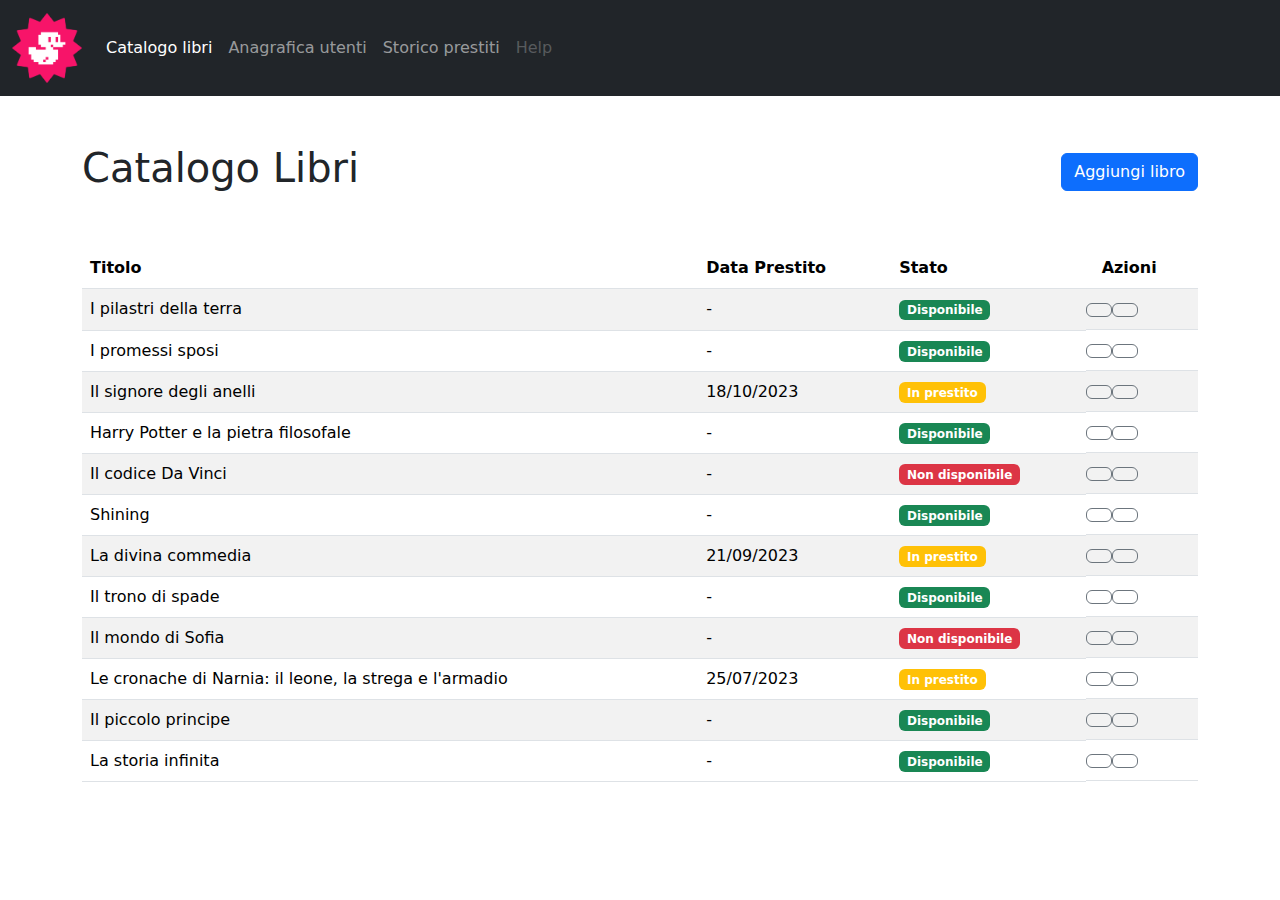
==== index.html @ 3268e83f "first commit" ====
<!DOCTYPE html>
<html lang="en">
  <head>
    <meta charset="UTF-8" />
    <meta name="viewport" content="width=device-width, initial-scale=1.0" />
    <meta name="author" content="Antonio Ferrigno" />
    <meta name="description" content="" />
    <meta name="keyword" content="" />

    <link
      rel="stylesheet"
      href="https://cdnjs.cloudflare.com/ajax/libs/font-awesome/6.6.0/css/all.min.css"
      integrity="sha512-Kc323vGBEqzTmouAECnVceyQqyqdsSiqLQISBL29aUW4U/M7pSPA/gEUZQqv1cwx4OnYxTxve5UMg5GT6L4JJg=="
      crossorigin="anonymous"
      referrerpolicy="no-referrer"
    />

    <link
      href="https://cdn.jsdelivr.net/npm/bootstrap@5.3.3/dist/css/bootstrap.min.css"
      rel="stylesheet"
      integrity="sha384-QWTKZyjpPEjISv5WaRU9OFeRpok6YctnYmDr5pNlyT2bRjXh0JMhjY6hW+ALEwIH"
      crossorigin="anonymous"
    />

    <link rel="stylesheet" href="./css/style.css" />

    <title>Document</title>
    <link rel="icon" href="./img/favicon.png" />
  </head>
  <body>
    <header>
      <nav class="navbar navbar-expand-lg navbar-dark bg-dark">
        <div class="container-fluid">
          <a class="navbar-brand" href="#">
            <img src="./img/duck.png" alt="duck" width="70" height="70" />
          </a>
          <button
            class="navbar-toggler"
            type="button"
            data-bs-toggle="collapse"
            data-bs-target="#navbarNav"
            aria-controls="navbarNav"
            aria-expanded="false"
            aria-label="Toggle navigation"
          >
            <span class="navbar-toggler-icon"></span>
          </button>
          <div class="collapse navbar-collapse" id="navbarNav">
            <ul class="navbar-nav">
              <li class="nav-item">
                <a class="nav-link active" aria-current="page" href="#"
                  >Catalogo libri</a
                >
              </li>
              <li class="nav-item">
                <a class="nav-link" href="#">Anagrafica utenti</a>
              </li>
              <li class="nav-item">
                <a class="nav-link" href="#">Storico prestiti</a>
              </li>
              <li class="nav-item">
                <a class="nav-link disabled">Help</a>
              </li>
            </ul>
          </div>
        </div>
      </nav>
    </header>
    <main>
      <div class="container my-5">
        <div class="row align-items-center">
          <div class="col d-flex justify-content-start">
            <h1 class="fw-normal">Catalogo Libri</h1>
          </div>
          <div class="col d-flex justify-content-end">
            <button class="btn btn-primary">Aggiungi libro</button>
          </div>
        </div>
      </div>

      <div class="container">
        <table class="table table-striped">
          <thead>
            <tr>
              <th scope="col">Titolo</th>
              <th scope="col" class="d-none d-md-table-cell text-nowrap">
                Data Prestito
              </th>
              <th scope="col">Stato</th>
              <th scope="col" class="ps-3">Azioni</th>
            </tr>
          </thead>
          <tbody>
            <tr>
              <td>I pilastri della terra</td>
              <td class="d-none d-md-table-cell">-</td>
              <td><span class="badge text-bg-success">Disponibile</span></td>
              <td class="d-flex ps-0">
                <span>
                  <button class="btn border-secondary">
                    <i class="fa-solid fa-pencil fa-sm"></i>
                  </button>
                </span>
                <span>
                  <button class="btn border-secondary">
                    <i class="fa-solid fa-trash fa-sm"></i>
                  </button>
                </span>
              </td>
            </tr>
            <tr>
              <td>I promessi sposi</td>
              <td class="d-none d-md-table-cell">-</td>
              <td><span class="badge text-bg-success">Disponibile</span></td>
              <td class="d-flex ps-0">
                <span>
                  <button class="btn border-secondary">
                    <i class="fa-solid fa-pencil fa-sm"></i>
                  </button>
                </span>
                <span>
                  <button class="btn border-secondary">
                    <i class="fa-solid fa-trash fa-sm"></i>
                  </button>
                </span>
              </td>
            </tr>
            <tr>
              <td>Il signore degli anelli</td>
              <td class="d-none d-md-table-cell">18/10/2023</td>
              <td>
                <span class="badge text-bg-warning text-white"
                  >In prestito</span
                >
              </td>
              <td class="d-flex ps-0">
                <span>
                  <button class="btn border-secondary">
                    <i class="fa-solid fa-pencil fa-sm"></i>
                  </button>
                </span>
                <span>
                  <button class="btn border-secondary">
                    <i class="fa-solid fa-trash fa-sm"></i>
                  </button>
                </span>
              </td>
            </tr>
            <tr>
              <td>Harry Potter e la pietra filosofale</td>
              <td class="d-none d-md-table-cell">-</td>
              <td><span class="badge text-bg-success">Disponibile</span></td>
              <td class="d-flex ps-0">
                <span>
                  <button class="btn border-secondary">
                    <i class="fa-solid fa-pencil fa-sm"></i>
                  </button>
                </span>
                <span>
                  <button class="btn border-secondary">
                    <i class="fa-solid fa-trash fa-sm"></i>
                  </button>
                </span>
              </td>
            </tr>
            <tr>
              <td>Il codice Da Vinci</td>
              <td class="d-none d-md-table-cell">-</td>
              <td><span class="badge text-bg-danger">Non disponibile</span></td>
              <td class="d-flex ps-0">
                <span>
                  <button class="btn border-secondary">
                    <i class="fa-solid fa-pencil fa-sm"></i>
                  </button>
                </span>
                <span>
                  <button class="btn border-secondary">
                    <i class="fa-solid fa-trash fa-sm"></i>
                  </button>
                </span>
              </td>
            </tr>
            <tr>
              <td>Shining</td>
              <td class="d-none d-md-table-cell">-</td>
              <td><span class="badge text-bg-success">Disponibile</span></td>
              <td class="d-flex ps-0">
                <span>
                  <button class="btn border-secondary">
                    <i class="fa-solid fa-pencil fa-sm"></i>
                  </button>
                </span>
                <span>
                  <button class="btn border-secondary">
                    <i class="fa-solid fa-trash fa-sm"></i>
                  </button>
                </span>
              </td>
            </tr>
            <tr>
              <td>La divina commedia</td>
              <td class="d-none d-md-table-cell">21/09/2023</td>
              <td>
                <span class="badge text-bg-warning text-white"
                  >In prestito</span
                >
              </td>
              <td class="d-flex ps-0">
                <span>
                  <button class="btn border-secondary">
                    <i class="fa-solid fa-pencil fa-sm"></i>
                  </button>
                </span>
                <span>
                  <button class="btn border-secondary">
                    <i class="fa-solid fa-trash fa-sm"></i>
                  </button>
                </span>
              </td>
            </tr>
            <tr>
              <td>Il trono di spade</td>
              <td class="d-none d-md-table-cell">-</td>
              <td><span class="badge text-bg-success">Disponibile</span></td>
              <td class="d-flex ps-0">
                <span>
                  <button class="btn border-secondary">
                    <i class="fa-solid fa-pencil fa-sm"></i>
                  </button>
                </span>
                <span>
                  <button class="btn border-secondary">
                    <i class="fa-solid fa-trash fa-sm"></i>
                  </button>
                </span>
              </td>
            </tr>
            <tr>
              <td>Il mondo di Sofia</td>
              <td class="d-none d-md-table-cell">-</td>
              <td><span class="badge text-bg-danger">Non disponibile</span></td>
              <td class="d-flex ps-0">
                <span>
                  <button class="btn border-secondary">
                    <i class="fa-solid fa-pencil fa-sm"></i>
                  </button>
                </span>
                <span>
                  <button class="btn border-secondary">
                    <i class="fa-solid fa-trash fa-sm"></i>
                  </button>
                </span>
              </td>
            </tr>
            <tr>
              <td>Le cronache di Narnia: il leone, la strega e l'armadio</td>
              <td class="d-none d-md-table-cell">25/07/2023</td>
              <td>
                <span class="badge text-bg-warning text-white"
                  >In prestito</span
                >
              </td>
              <td class="d-flex ps-0">
                <span>
                  <button class="btn border-secondary">
                    <i class="fa-solid fa-pencil fa-sm"></i>
                  </button>
                </span>
                <span>
                  <button class="btn border-secondary">
                    <i class="fa-solid fa-trash fa-sm"></i>
                  </button>
                </span>
              </td>
            </tr>
            <tr>
              <td>Il piccolo principe</td>
              <td class="d-none d-md-table-cell">-</td>
              <td><span class="badge text-bg-success">Disponibile</span></td>
              <td class="d-flex ps-0">
                <span>
                  <button class="btn border-secondary">
                    <i class="fa-solid fa-pencil fa-sm"></i>
                  </button>
                </span>
                <span>
                  <button class="btn border-secondary">
                    <i class="fa-solid fa-trash fa-sm"></i>
                  </button>
                </span>
              </td>
            </tr>
            <tr>
              <td>La storia infinita</td>
              <td class="d-none d-md-table-cell">-</td>
              <td><span class="badge text-bg-success">Disponibile</span></td>
              <td class="d-flex ps-0">
                <span>
                  <button class="btn border-secondary">
                    <i class="fa-solid fa-pencil fa-sm"></i>
                  </button>
                </span>
                <span>
                  <button class="btn border-secondary">
                    <i class="fa-solid fa-trash fa-sm"></i>
                  </button>
                </span>
              </td>
            </tr>
          </tbody>
        </table>
      </div>
    </main>
    <script
      src="https://cdn.jsdelivr.net/npm/bootstrap@5.3.3/dist/js/bootstrap.bundle.min.js"
      integrity="sha384-YvpcrYf0tY3lHB60NNkmXc5s9fDVZLESaAA55NDzOxhy9GkcIdslK1eN7N6jIeHz"
      crossorigin="anonymous"
    ></script>
  </body>
</html>
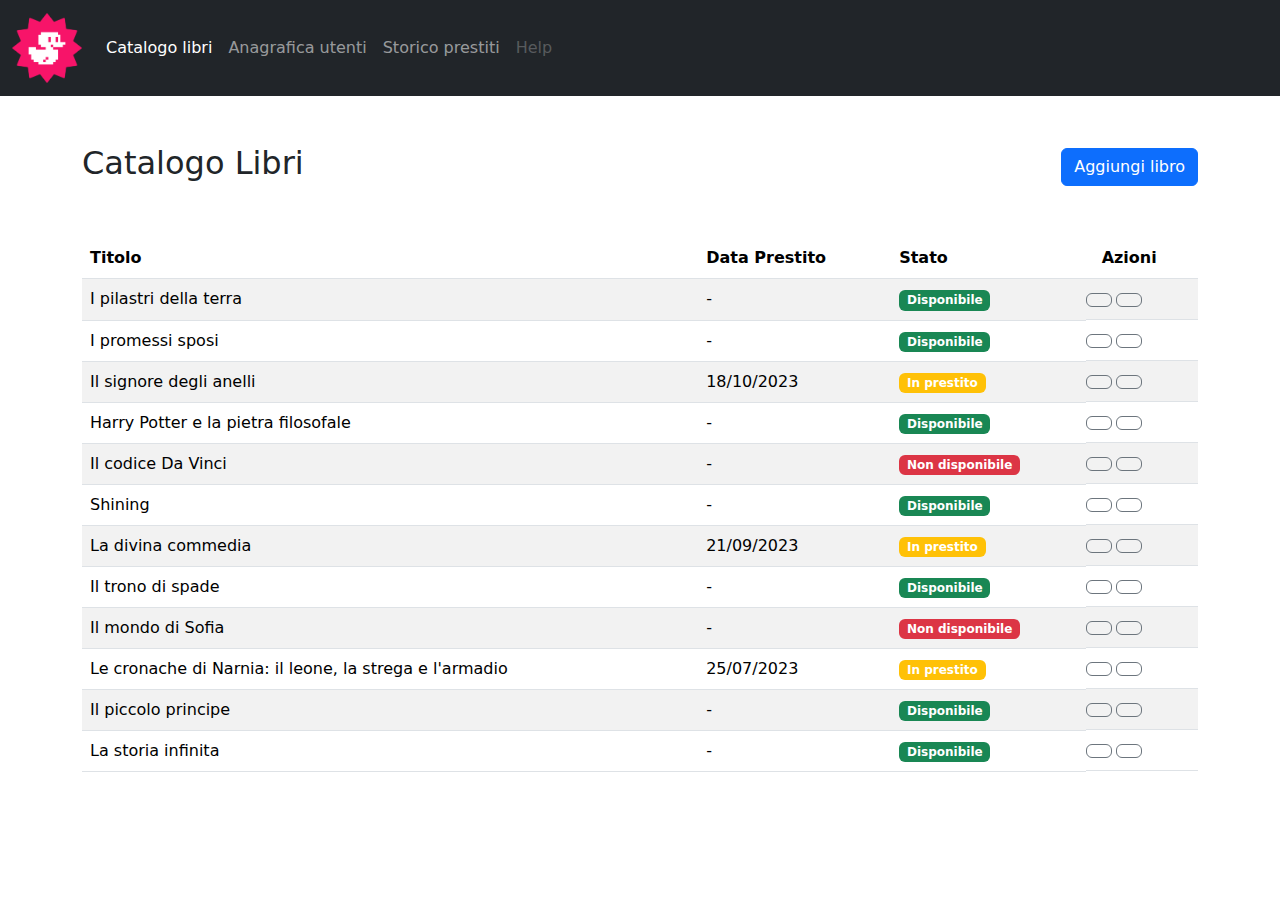
==== commit e9a11d13: "fixed colors, padding & h1" ====
--- a/index.html
+++ b/index.html
@@ -83,9 +83,7 @@
           <thead>
             <tr>
               <th scope="col">Titolo</th>
-              <th scope="col" class="d-none d-md-table-cell text-nowrap">
-                Data Prestito
-              </th>
+              <th scope="col" class="d-none d-md-table-cell">Data Prestito</th>
               <th scope="col">Stato</th>
               <th scope="col" class="ps-3">Azioni</th>
             </tr>
@@ -96,13 +94,17 @@
               <td class="d-none d-md-table-cell">-</td>
               <td><span class="badge text-bg-success">Disponibile</span></td>
               <td class="d-flex ps-0">
-                <span>
-                  <button class="btn border-secondary">
-                    <i class="fa-solid fa-pencil fa-sm"></i>
-                  </button>
-                </span>
-                <span>
-                  <button class="btn border-secondary">
+                <span class="pe-1">
+                  <button
+                    class="btn border-secondary text-black-50 border-black-50"
+                  >
+                    <i class="fa-solid fa-pencil fa-sm"></i>
+                  </button>
+                </span>
+                <span>
+                  <button
+                    class="btn border-secondary text-black-50 border-black-50"
+                  >
                     <i class="fa-solid fa-trash fa-sm"></i>
                   </button>
                 </span>
@@ -113,13 +115,17 @@
               <td class="d-none d-md-table-cell">-</td>
               <td><span class="badge text-bg-success">Disponibile</span></td>
               <td class="d-flex ps-0">
-                <span>
-                  <button class="btn border-secondary">
-                    <i class="fa-solid fa-pencil fa-sm"></i>
-                  </button>
-                </span>
-                <span>
-                  <button class="btn border-secondary">
+                <span class="pe-1">
+                  <button
+                    class="btn border-secondary text-black-50 border-black-50"
+                  >
+                    <i class="fa-solid fa-pencil fa-sm"></i>
+                  </button>
+                </span>
+                <span>
+                  <button
+                    class="btn border-secondary text-black-50 border-black-50"
+                  >
                     <i class="fa-solid fa-trash fa-sm"></i>
                   </button>
                 </span>
@@ -134,13 +140,17 @@
                 >
               </td>
               <td class="d-flex ps-0">
-                <span>
-                  <button class="btn border-secondary">
-                    <i class="fa-solid fa-pencil fa-sm"></i>
-                  </button>
-                </span>
-                <span>
-                  <button class="btn border-secondary">
+                <span class="pe-1">
+                  <button
+                    class="btn border-secondary text-black-50 border-black-50"
+                  >
+                    <i class="fa-solid fa-pencil fa-sm"></i>
+                  </button>
+                </span>
+                <span>
+                  <button
+                    class="btn border-secondary text-black-50 border-black-50"
+                  >
                     <i class="fa-solid fa-trash fa-sm"></i>
                   </button>
                 </span>
@@ -151,13 +161,17 @@
               <td class="d-none d-md-table-cell">-</td>
               <td><span class="badge text-bg-success">Disponibile</span></td>
               <td class="d-flex ps-0">
-                <span>
-                  <button class="btn border-secondary">
-                    <i class="fa-solid fa-pencil fa-sm"></i>
-                  </button>
-                </span>
-                <span>
-                  <button class="btn border-secondary">
+                <span class="pe-1">
+                  <button
+                    class="btn border-secondary text-black-50 border-black-50"
+                  >
+                    <i class="fa-solid fa-pencil fa-sm"></i>
+                  </button>
+                </span>
+                <span>
+                  <button
+                    class="btn border-secondary text-black-50 border-black-50"
+                  >
                     <i class="fa-solid fa-trash fa-sm"></i>
                   </button>
                 </span>
@@ -168,13 +182,17 @@
               <td class="d-none d-md-table-cell">-</td>
               <td><span class="badge text-bg-danger">Non disponibile</span></td>
               <td class="d-flex ps-0">
-                <span>
-                  <button class="btn border-secondary">
-                    <i class="fa-solid fa-pencil fa-sm"></i>
-                  </button>
-                </span>
-                <span>
-                  <button class="btn border-secondary">
+                <span class="pe-1">
+                  <button
+                    class="btn border-secondary text-black-50 border-black-50"
+                  >
+                    <i class="fa-solid fa-pencil fa-sm"></i>
+                  </button>
+                </span>
+                <span>
+                  <button
+                    class="btn border-secondary text-black-50 border-black-50"
+                  >
                     <i class="fa-solid fa-trash fa-sm"></i>
                   </button>
                 </span>
@@ -185,13 +203,17 @@
               <td class="d-none d-md-table-cell">-</td>
               <td><span class="badge text-bg-success">Disponibile</span></td>
               <td class="d-flex ps-0">
-                <span>
-                  <button class="btn border-secondary">
-                    <i class="fa-solid fa-pencil fa-sm"></i>
-                  </button>
-                </span>
-                <span>
-                  <button class="btn border-secondary">
+                <span class="pe-1">
+                  <button
+                    class="btn border-secondary text-black-50 border-black-50"
+                  >
+                    <i class="fa-solid fa-pencil fa-sm"></i>
+                  </button>
+                </span>
+                <span>
+                  <button
+                    class="btn border-secondary text-black-50 border-black-50"
+                  >
                     <i class="fa-solid fa-trash fa-sm"></i>
                   </button>
                 </span>
@@ -206,13 +228,17 @@
                 >
               </td>
               <td class="d-flex ps-0">
-                <span>
-                  <button class="btn border-secondary">
-                    <i class="fa-solid fa-pencil fa-sm"></i>
-                  </button>
-                </span>
-                <span>
-                  <button class="btn border-secondary">
+                <span class="pe-1">
+                  <button
+                    class="btn border-secondary text-black-50 border-black-50"
+                  >
+                    <i class="fa-solid fa-pencil fa-sm"></i>
+                  </button>
+                </span>
+                <span>
+                  <button
+                    class="btn border-secondary text-black-50 border-black-50"
+                  >
                     <i class="fa-solid fa-trash fa-sm"></i>
                   </button>
                 </span>
@@ -223,13 +249,17 @@
               <td class="d-none d-md-table-cell">-</td>
               <td><span class="badge text-bg-success">Disponibile</span></td>
               <td class="d-flex ps-0">
-                <span>
-                  <button class="btn border-secondary">
-                    <i class="fa-solid fa-pencil fa-sm"></i>
-                  </button>
-                </span>
-                <span>
-                  <button class="btn border-secondary">
+                <span class="pe-1">
+                  <button
+                    class="btn border-secondary text-black-50 border-black-50"
+                  >
+                    <i class="fa-solid fa-pencil fa-sm"></i>
+                  </button>
+                </span>
+                <span>
+                  <button
+                    class="btn border-secondary text-black-50 border-black-50"
+                  >
                     <i class="fa-solid fa-trash fa-sm"></i>
                   </button>
                 </span>
@@ -240,13 +270,17 @@
               <td class="d-none d-md-table-cell">-</td>
               <td><span class="badge text-bg-danger">Non disponibile</span></td>
               <td class="d-flex ps-0">
-                <span>
-                  <button class="btn border-secondary">
-                    <i class="fa-solid fa-pencil fa-sm"></i>
-                  </button>
-                </span>
-                <span>
-                  <button class="btn border-secondary">
+                <span class="pe-1">
+                  <button
+                    class="btn border-secondary text-black-50 border-black-50"
+                  >
+                    <i class="fa-solid fa-pencil fa-sm"></i>
+                  </button>
+                </span>
+                <span>
+                  <button
+                    class="btn border-secondary text-black-50 border-black-50"
+                  >
                     <i class="fa-solid fa-trash fa-sm"></i>
                   </button>
                 </span>
@@ -261,13 +295,17 @@
                 >
               </td>
               <td class="d-flex ps-0">
-                <span>
-                  <button class="btn border-secondary">
-                    <i class="fa-solid fa-pencil fa-sm"></i>
-                  </button>
-                </span>
-                <span>
-                  <button class="btn border-secondary">
+                <span class="pe-1">
+                  <button
+                    class="btn border-secondary text-black-50 border-black-50"
+                  >
+                    <i class="fa-solid fa-pencil fa-sm"></i>
+                  </button>
+                </span>
+                <span>
+                  <button
+                    class="btn border-secondary text-black-50 border-black-50"
+                  >
                     <i class="fa-solid fa-trash fa-sm"></i>
                   </button>
                 </span>
@@ -278,13 +316,17 @@
               <td class="d-none d-md-table-cell">-</td>
               <td><span class="badge text-bg-success">Disponibile</span></td>
               <td class="d-flex ps-0">
-                <span>
-                  <button class="btn border-secondary">
-                    <i class="fa-solid fa-pencil fa-sm"></i>
-                  </button>
-                </span>
-                <span>
-                  <button class="btn border-secondary">
+                <span class="pe-1">
+                  <button
+                    class="btn border-secondary text-black-50 border-black-50"
+                  >
+                    <i class="fa-solid fa-pencil fa-sm"></i>
+                  </button>
+                </span>
+                <span>
+                  <button
+                    class="btn border-secondary text-black-50 border-black-50"
+                  >
                     <i class="fa-solid fa-trash fa-sm"></i>
                   </button>
                 </span>
@@ -295,13 +337,17 @@
               <td class="d-none d-md-table-cell">-</td>
               <td><span class="badge text-bg-success">Disponibile</span></td>
               <td class="d-flex ps-0">
-                <span>
-                  <button class="btn border-secondary">
-                    <i class="fa-solid fa-pencil fa-sm"></i>
-                  </button>
-                </span>
-                <span>
-                  <button class="btn border-secondary">
+                <span class="pe-1">
+                  <button
+                    class="btn border-secondary text-black-50 border-black-50"
+                  >
+                    <i class="fa-solid fa-pencil fa-sm"></i>
+                  </button>
+                </span>
+                <span>
+                  <button
+                    class="btn border-secondary text-black-50 border-black-50"
+                  >
                     <i class="fa-solid fa-trash fa-sm"></i>
                   </button>
                 </span>
--- a/css/style.css
+++ b/css/style.css
@@ -0,0 +1,3 @@
+h1 {
+  font-size: 2rem !important;
+}
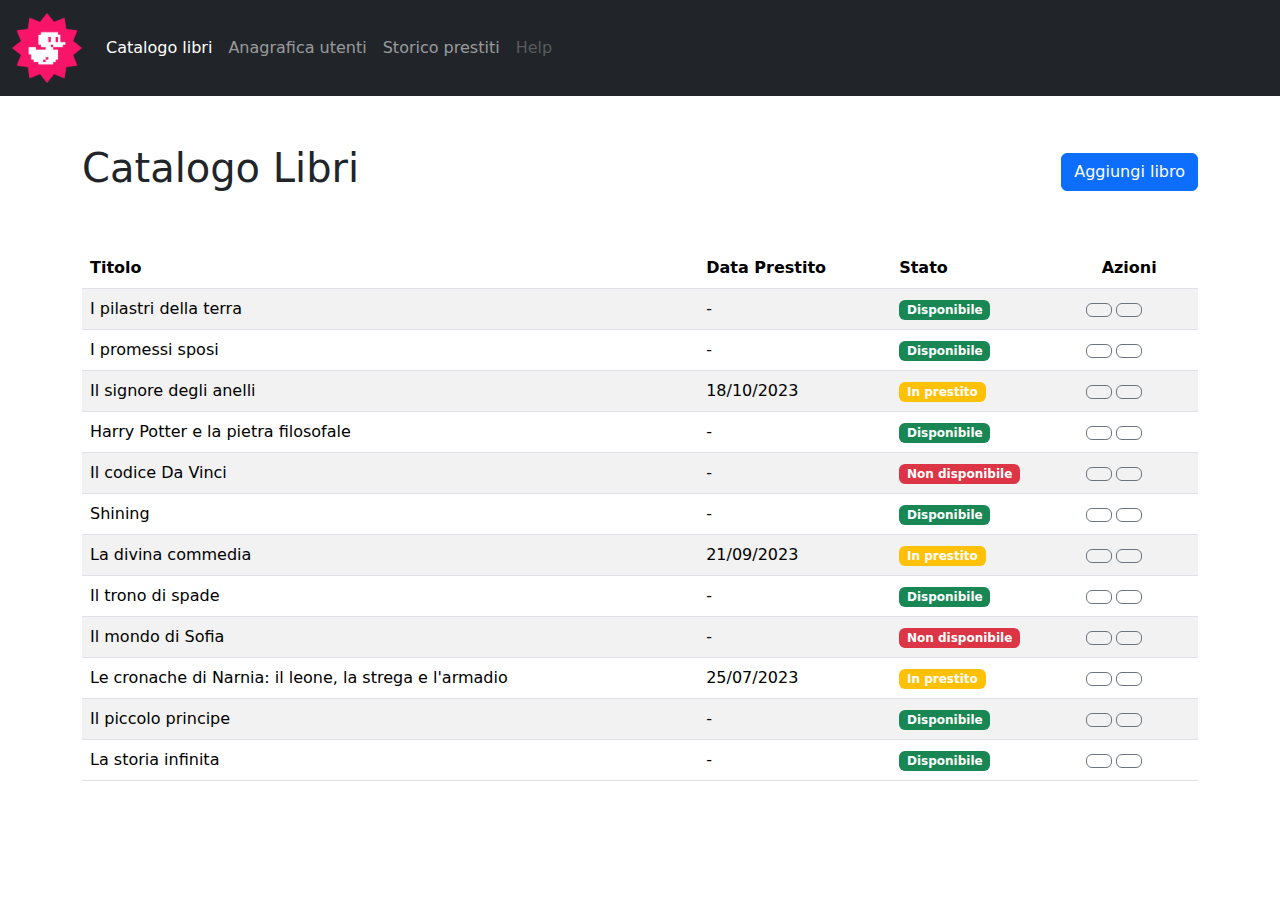
==== commit ad4fb705: "DONE! Fixed d-flex table buttons problem, fixed h1 responsive, deleted all css" ====
--- a/index.html
+++ b/index.html
@@ -93,42 +93,46 @@
               <td>I pilastri della terra</td>
               <td class="d-none d-md-table-cell">-</td>
               <td><span class="badge text-bg-success">Disponibile</span></td>
-              <td class="d-flex ps-0">
-                <span class="pe-1">
-                  <button
-                    class="btn border-secondary text-black-50 border-black-50"
-                  >
-                    <i class="fa-solid fa-pencil fa-sm"></i>
-                  </button>
-                </span>
-                <span>
-                  <button
-                    class="btn border-secondary text-black-50 border-black-50"
-                  >
-                    <i class="fa-solid fa-trash fa-sm"></i>
-                  </button>
-                </span>
+              <td class="ps-0">
+                <div class="d-flex">
+                  <span class="pe-1">
+                    <button
+                      class="btn border-secondary text-black-50 border-black-50"
+                    >
+                      <i class="fa-solid fa-pencil fa-sm"></i>
+                    </button>
+                  </span>
+                  <span>
+                    <button
+                      class="btn border-secondary text-black-50 border-black-50"
+                    >
+                      <i class="fa-solid fa-trash fa-sm"></i>
+                    </button>
+                  </span>
+                </div>
               </td>
             </tr>
             <tr>
               <td>I promessi sposi</td>
               <td class="d-none d-md-table-cell">-</td>
               <td><span class="badge text-bg-success">Disponibile</span></td>
-              <td class="d-flex ps-0">
-                <span class="pe-1">
-                  <button
-                    class="btn border-secondary text-black-50 border-black-50"
-                  >
-                    <i class="fa-solid fa-pencil fa-sm"></i>
-                  </button>
-                </span>
-                <span>
-                  <button
-                    class="btn border-secondary text-black-50 border-black-50"
-                  >
-                    <i class="fa-solid fa-trash fa-sm"></i>
-                  </button>
-                </span>
+              <td class="ps-0">
+                <div class="d-flex">
+                  <span class="pe-1">
+                    <button
+                      class="btn border-secondary text-black-50 border-black-50"
+                    >
+                      <i class="fa-solid fa-pencil fa-sm"></i>
+                    </button>
+                  </span>
+                  <span>
+                    <button
+                      class="btn border-secondary text-black-50 border-black-50"
+                    >
+                      <i class="fa-solid fa-trash fa-sm"></i>
+                    </button>
+                  </span>
+                </div>
               </td>
             </tr>
             <tr>
@@ -139,84 +143,92 @@
                   >In prestito</span
                 >
               </td>
-              <td class="d-flex ps-0">
-                <span class="pe-1">
-                  <button
-                    class="btn border-secondary text-black-50 border-black-50"
-                  >
-                    <i class="fa-solid fa-pencil fa-sm"></i>
-                  </button>
-                </span>
-                <span>
-                  <button
-                    class="btn border-secondary text-black-50 border-black-50"
-                  >
-                    <i class="fa-solid fa-trash fa-sm"></i>
-                  </button>
-                </span>
+              <td class="ps-0">
+                <div class="d-flex">
+                  <span class="pe-1">
+                    <button
+                      class="btn border-secondary text-black-50 border-black-50"
+                    >
+                      <i class="fa-solid fa-pencil fa-sm"></i>
+                    </button>
+                  </span>
+                  <span>
+                    <button
+                      class="btn border-secondary text-black-50 border-black-50"
+                    >
+                      <i class="fa-solid fa-trash fa-sm"></i>
+                    </button>
+                  </span>
+                </div>
               </td>
             </tr>
             <tr>
               <td>Harry Potter e la pietra filosofale</td>
               <td class="d-none d-md-table-cell">-</td>
               <td><span class="badge text-bg-success">Disponibile</span></td>
-              <td class="d-flex ps-0">
-                <span class="pe-1">
-                  <button
-                    class="btn border-secondary text-black-50 border-black-50"
-                  >
-                    <i class="fa-solid fa-pencil fa-sm"></i>
-                  </button>
-                </span>
-                <span>
-                  <button
-                    class="btn border-secondary text-black-50 border-black-50"
-                  >
-                    <i class="fa-solid fa-trash fa-sm"></i>
-                  </button>
-                </span>
+              <td class="ps-0">
+                <div class="d-flex">
+                  <span class="pe-1">
+                    <button
+                      class="btn border-secondary text-black-50 border-black-50"
+                    >
+                      <i class="fa-solid fa-pencil fa-sm"></i>
+                    </button>
+                  </span>
+                  <span>
+                    <button
+                      class="btn border-secondary text-black-50 border-black-50"
+                    >
+                      <i class="fa-solid fa-trash fa-sm"></i>
+                    </button>
+                  </span>
+                </div>
               </td>
             </tr>
             <tr>
               <td>Il codice Da Vinci</td>
               <td class="d-none d-md-table-cell">-</td>
               <td><span class="badge text-bg-danger">Non disponibile</span></td>
-              <td class="d-flex ps-0">
-                <span class="pe-1">
-                  <button
-                    class="btn border-secondary text-black-50 border-black-50"
-                  >
-                    <i class="fa-solid fa-pencil fa-sm"></i>
-                  </button>
-                </span>
-                <span>
-                  <button
-                    class="btn border-secondary text-black-50 border-black-50"
-                  >
-                    <i class="fa-solid fa-trash fa-sm"></i>
-                  </button>
-                </span>
+              <td class="ps-0">
+                <div class="d-flex">
+                  <span class="pe-1">
+                    <button
+                      class="btn border-secondary text-black-50 border-black-50"
+                    >
+                      <i class="fa-solid fa-pencil fa-sm"></i>
+                    </button>
+                  </span>
+                  <span>
+                    <button
+                      class="btn border-secondary text-black-50 border-black-50"
+                    >
+                      <i class="fa-solid fa-trash fa-sm"></i>
+                    </button>
+                  </span>
+                </div>
               </td>
             </tr>
             <tr>
               <td>Shining</td>
               <td class="d-none d-md-table-cell">-</td>
               <td><span class="badge text-bg-success">Disponibile</span></td>
-              <td class="d-flex ps-0">
-                <span class="pe-1">
-                  <button
-                    class="btn border-secondary text-black-50 border-black-50"
-                  >
-                    <i class="fa-solid fa-pencil fa-sm"></i>
-                  </button>
-                </span>
-                <span>
-                  <button
-                    class="btn border-secondary text-black-50 border-black-50"
-                  >
-                    <i class="fa-solid fa-trash fa-sm"></i>
-                  </button>
-                </span>
+              <td class="ps-0">
+                <div class="d-flex">
+                  <span class="pe-1">
+                    <button
+                      class="btn border-secondary text-black-50 border-black-50"
+                    >
+                      <i class="fa-solid fa-pencil fa-sm"></i>
+                    </button>
+                  </span>
+                  <span>
+                    <button
+                      class="btn border-secondary text-black-50 border-black-50"
+                    >
+                      <i class="fa-solid fa-trash fa-sm"></i>
+                    </button>
+                  </span>
+                </div>
               </td>
             </tr>
             <tr>
@@ -227,63 +239,69 @@
                   >In prestito</span
                 >
               </td>
-              <td class="d-flex ps-0">
-                <span class="pe-1">
-                  <button
-                    class="btn border-secondary text-black-50 border-black-50"
-                  >
-                    <i class="fa-solid fa-pencil fa-sm"></i>
-                  </button>
-                </span>
-                <span>
-                  <button
-                    class="btn border-secondary text-black-50 border-black-50"
-                  >
-                    <i class="fa-solid fa-trash fa-sm"></i>
-                  </button>
-                </span>
+              <td class="ps-0">
+                <div class="d-flex">
+                  <span class="pe-1">
+                    <button
+                      class="btn border-secondary text-black-50 border-black-50"
+                    >
+                      <i class="fa-solid fa-pencil fa-sm"></i>
+                    </button>
+                  </span>
+                  <span>
+                    <button
+                      class="btn border-secondary text-black-50 border-black-50"
+                    >
+                      <i class="fa-solid fa-trash fa-sm"></i>
+                    </button>
+                  </span>
+                </div>
               </td>
             </tr>
             <tr>
               <td>Il trono di spade</td>
               <td class="d-none d-md-table-cell">-</td>
               <td><span class="badge text-bg-success">Disponibile</span></td>
-              <td class="d-flex ps-0">
-                <span class="pe-1">
-                  <button
-                    class="btn border-secondary text-black-50 border-black-50"
-                  >
-                    <i class="fa-solid fa-pencil fa-sm"></i>
-                  </button>
-                </span>
-                <span>
-                  <button
-                    class="btn border-secondary text-black-50 border-black-50"
-                  >
-                    <i class="fa-solid fa-trash fa-sm"></i>
-                  </button>
-                </span>
+              <td class="ps-0">
+                <div class="d-flex">
+                  <span class="pe-1">
+                    <button
+                      class="btn border-secondary text-black-50 border-black-50"
+                    >
+                      <i class="fa-solid fa-pencil fa-sm"></i>
+                    </button>
+                  </span>
+                  <span>
+                    <button
+                      class="btn border-secondary text-black-50 border-black-50"
+                    >
+                      <i class="fa-solid fa-trash fa-sm"></i>
+                    </button>
+                  </span>
+                </div>
               </td>
             </tr>
             <tr>
               <td>Il mondo di Sofia</td>
               <td class="d-none d-md-table-cell">-</td>
               <td><span class="badge text-bg-danger">Non disponibile</span></td>
-              <td class="d-flex ps-0">
-                <span class="pe-1">
-                  <button
-                    class="btn border-secondary text-black-50 border-black-50"
-                  >
-                    <i class="fa-solid fa-pencil fa-sm"></i>
-                  </button>
-                </span>
-                <span>
-                  <button
-                    class="btn border-secondary text-black-50 border-black-50"
-                  >
-                    <i class="fa-solid fa-trash fa-sm"></i>
-                  </button>
-                </span>
+              <td class="ps-0">
+                <div class="d-flex">
+                  <span class="pe-1">
+                    <button
+                      class="btn border-secondary text-black-50 border-black-50"
+                    >
+                      <i class="fa-solid fa-pencil fa-sm"></i>
+                    </button>
+                  </span>
+                  <span>
+                    <button
+                      class="btn border-secondary text-black-50 border-black-50"
+                    >
+                      <i class="fa-solid fa-trash fa-sm"></i>
+                    </button>
+                  </span>
+                </div>
               </td>
             </tr>
             <tr>
@@ -294,63 +312,69 @@
                   >In prestito</span
                 >
               </td>
-              <td class="d-flex ps-0">
-                <span class="pe-1">
-                  <button
-                    class="btn border-secondary text-black-50 border-black-50"
-                  >
-                    <i class="fa-solid fa-pencil fa-sm"></i>
-                  </button>
-                </span>
-                <span>
-                  <button
-                    class="btn border-secondary text-black-50 border-black-50"
-                  >
-                    <i class="fa-solid fa-trash fa-sm"></i>
-                  </button>
-                </span>
+              <td class="ps-0">
+                <div class="d-flex">
+                  <span class="pe-1">
+                    <button
+                      class="btn border-secondary text-black-50 border-black-50"
+                    >
+                      <i class="fa-solid fa-pencil fa-sm"></i>
+                    </button>
+                  </span>
+                  <span>
+                    <button
+                      class="btn border-secondary text-black-50 border-black-50"
+                    >
+                      <i class="fa-solid fa-trash fa-sm"></i>
+                    </button>
+                  </span>
+                </div>
               </td>
             </tr>
             <tr>
               <td>Il piccolo principe</td>
               <td class="d-none d-md-table-cell">-</td>
               <td><span class="badge text-bg-success">Disponibile</span></td>
-              <td class="d-flex ps-0">
-                <span class="pe-1">
-                  <button
-                    class="btn border-secondary text-black-50 border-black-50"
-                  >
-                    <i class="fa-solid fa-pencil fa-sm"></i>
-                  </button>
-                </span>
-                <span>
-                  <button
-                    class="btn border-secondary text-black-50 border-black-50"
-                  >
-                    <i class="fa-solid fa-trash fa-sm"></i>
-                  </button>
-                </span>
+              <td class="ps-0">
+                <div class="d-flex">
+                  <span class="pe-1">
+                    <button
+                      class="btn border-secondary text-black-50 border-black-50"
+                    >
+                      <i class="fa-solid fa-pencil fa-sm"></i>
+                    </button>
+                  </span>
+                  <span>
+                    <button
+                      class="btn border-secondary text-black-50 border-black-50"
+                    >
+                      <i class="fa-solid fa-trash fa-sm"></i>
+                    </button>
+                  </span>
+                </div>
               </td>
             </tr>
             <tr>
               <td>La storia infinita</td>
               <td class="d-none d-md-table-cell">-</td>
               <td><span class="badge text-bg-success">Disponibile</span></td>
-              <td class="d-flex ps-0">
-                <span class="pe-1">
-                  <button
-                    class="btn border-secondary text-black-50 border-black-50"
-                  >
-                    <i class="fa-solid fa-pencil fa-sm"></i>
-                  </button>
-                </span>
-                <span>
-                  <button
-                    class="btn border-secondary text-black-50 border-black-50"
-                  >
-                    <i class="fa-solid fa-trash fa-sm"></i>
-                  </button>
-                </span>
+              <td class="ps-0">
+                <div class="d-flex">
+                  <span class="pe-1">
+                    <button
+                      class="btn border-secondary text-black-50 border-black-50"
+                    >
+                      <i class="fa-solid fa-pencil fa-sm"></i>
+                    </button>
+                  </span>
+                  <span>
+                    <button
+                      class="btn border-secondary text-black-50 border-black-50"
+                    >
+                      <i class="fa-solid fa-trash fa-sm"></i>
+                    </button>
+                  </span>
+                </div>
               </td>
             </tr>
           </tbody>
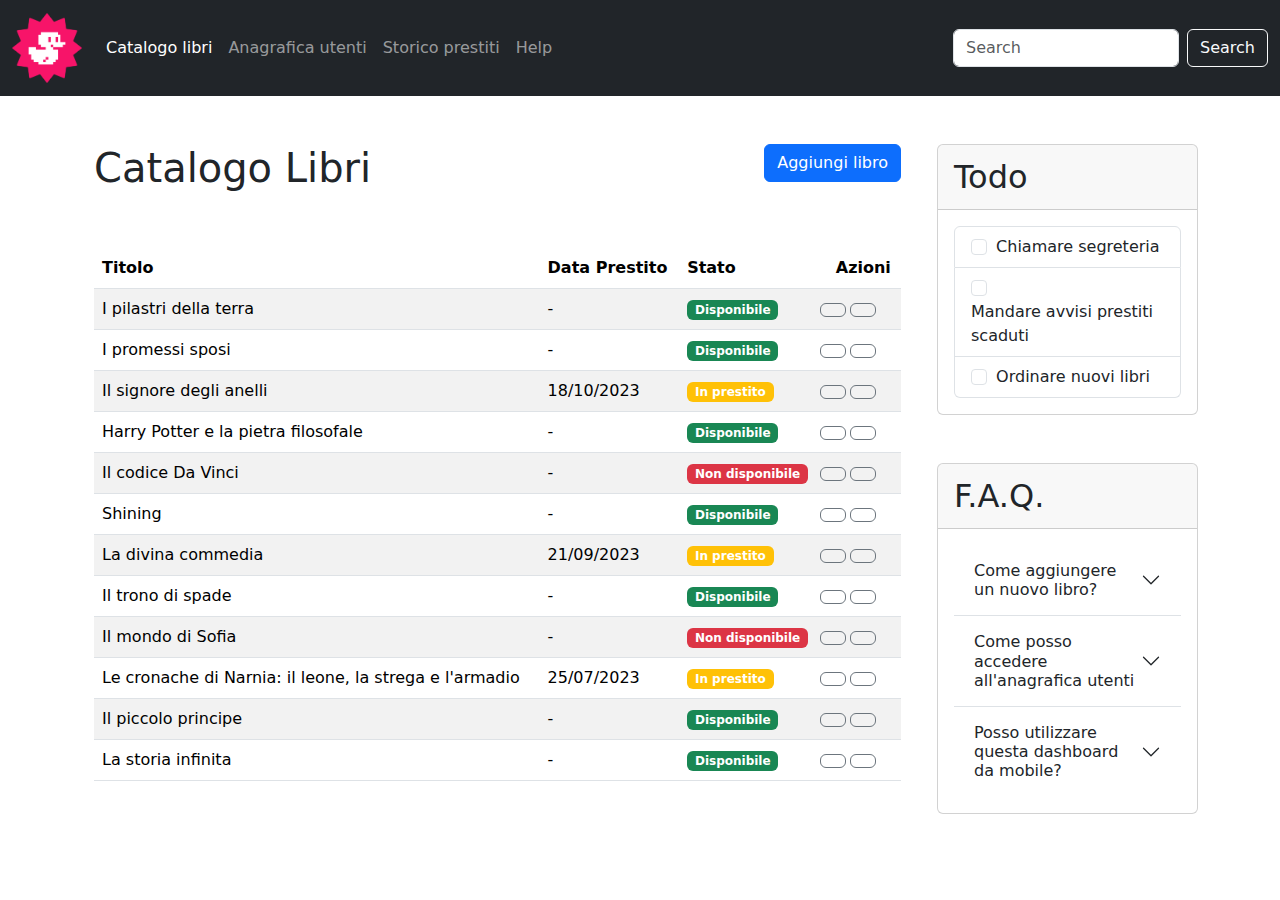
==== commit 16a44996: "Bonus done! Fixed nav disabled link added modals for fun" ====
--- a/index.html
+++ b/index.html
@@ -59,328 +59,594 @@
                 <a class="nav-link" href="#">Storico prestiti</a>
               </li>
               <li class="nav-item">
-                <a class="nav-link disabled">Help</a>
+                <a class="nav-link" href="#">Help</a>
               </li>
             </ul>
+            <form class="d-flex ms-auto" role="search">
+              <input
+                class="form-control me-2"
+                type="search"
+                placeholder="Search"
+                aria-label="Search"
+              />
+              <button class="btn btn-outline-light" type="submit">
+                Search
+              </button>
+            </form>
           </div>
         </div>
       </nav>
     </header>
     <main>
-      <div class="container my-5">
-        <div class="row align-items-center">
-          <div class="col d-flex justify-content-start">
-            <h1 class="fw-normal">Catalogo Libri</h1>
-          </div>
-          <div class="col d-flex justify-content-end">
-            <button class="btn btn-primary">Aggiungi libro</button>
+      <div class="container">
+        <div class="row">
+          <div class="col-12 col-lg-9">
+            <div class="container my-5">
+              <div class="row align-items-center">
+                <div class="col d-flex justify-content-start">
+                  <h1 class="fw-normal">Catalogo Libri</h1>
+                </div>
+                <div class="col d-flex justify-content-end align-self-start">
+                  <button class="btn btn-primary">Aggiungi libro</button>
+                </div>
+              </div>
+            </div>
+
+            <div class="container">
+              <table class="table table-striped">
+                <thead>
+                  <tr>
+                    <th scope="col">Titolo</th>
+                    <th scope="col" class="d-none d-md-table-cell">
+                      Data Prestito
+                    </th>
+                    <th scope="col">Stato</th>
+                    <th scope="col" class="ps-3">Azioni</th>
+                  </tr>
+                </thead>
+                <tbody>
+                  <tr>
+                    <td>I pilastri della terra</td>
+                    <td class="d-none d-md-table-cell">-</td>
+                    <td>
+                      <span class="badge text-bg-success">Disponibile</span>
+                    </td>
+                    <td class="ps-0">
+                      <div class="d-flex">
+                        <span class="pe-1">
+                          <button
+                            class="btn border-secondary text-black-50 border-black-50"
+                            data-bs-toggle="modal"
+                            data-bs-target="#edit-modal"
+                          >
+                            <i class="fa-solid fa-pencil fa-sm"></i>
+                          </button>
+                        </span>
+                        <span>
+                          <button
+                            class="btn border-secondary text-black-50 border-black-50"
+                            data-bs-toggle="modal"
+                            data-bs-target="#delete-modal"
+                          >
+                            <i class="fa-solid fa-trash fa-sm"></i>
+                          </button>
+                        </span>
+                      </div>
+                    </td>
+                  </tr>
+                  <tr>
+                    <td>I promessi sposi</td>
+                    <td class="d-none d-md-table-cell">-</td>
+                    <td>
+                      <span class="badge text-bg-success">Disponibile</span>
+                    </td>
+                    <td class="ps-0">
+                      <div class="d-flex">
+                        <span class="pe-1">
+                          <button
+                            class="btn border-secondary text-black-50 border-black-50"
+                            data-bs-toggle="modal"
+                            data-bs-target="#edit-modal"
+                          >
+                            <i class="fa-solid fa-pencil fa-sm"></i>
+                          </button>
+                        </span>
+                        <span>
+                          <button
+                            class="btn border-secondary text-black-50 border-black-50"
+                            data-bs-toggle="modal"
+                            data-bs-target="#delete-modal"
+                          >
+                            <i class="fa-solid fa-trash fa-sm"></i>
+                          </button>
+                        </span>
+                      </div>
+                    </td>
+                  </tr>
+                  <tr>
+                    <td>Il signore degli anelli</td>
+                    <td class="d-none d-md-table-cell">18/10/2023</td>
+                    <td>
+                      <span class="badge text-bg-warning text-white"
+                        >In prestito</span
+                      >
+                    </td>
+                    <td class="ps-0">
+                      <div class="d-flex">
+                        <span class="pe-1">
+                          <button
+                            class="btn border-secondary text-black-50 border-black-50"
+                            data-bs-toggle="modal"
+                            data-bs-target="#edit-modal"
+                          >
+                            <i class="fa-solid fa-pencil fa-sm"></i>
+                          </button>
+                        </span>
+                        <span>
+                          <button
+                            class="btn border-secondary text-black-50 border-black-50"
+                            data-bs-toggle="modal"
+                            data-bs-target="#delete-modal"
+                          >
+                            <i class="fa-solid fa-trash fa-sm"></i>
+                          </button>
+                        </span>
+                      </div>
+                    </td>
+                  </tr>
+                  <tr>
+                    <td>Harry Potter e la pietra filosofale</td>
+                    <td class="d-none d-md-table-cell">-</td>
+                    <td>
+                      <span class="badge text-bg-success">Disponibile</span>
+                    </td>
+                    <td class="ps-0">
+                      <div class="d-flex">
+                        <span class="pe-1">
+                          <button
+                            class="btn border-secondary text-black-50 border-black-50"
+                            data-bs-toggle="modal"
+                            data-bs-target="#edit-modal"
+                          >
+                            <i class="fa-solid fa-pencil fa-sm"></i>
+                          </button>
+                        </span>
+                        <span>
+                          <button
+                            class="btn border-secondary text-black-50 border-black-50"
+                            data-bs-toggle="modal"
+                            data-bs-target="#delete-modal"
+                          >
+                            <i class="fa-solid fa-trash fa-sm"></i>
+                          </button>
+                        </span>
+                      </div>
+                    </td>
+                  </tr>
+                  <tr>
+                    <td>Il codice Da Vinci</td>
+                    <td class="d-none d-md-table-cell">-</td>
+                    <td>
+                      <span class="badge text-bg-danger">Non disponibile</span>
+                    </td>
+                    <td class="ps-0">
+                      <div class="d-flex">
+                        <span class="pe-1">
+                          <button
+                            class="btn border-secondary text-black-50 border-black-50"
+                            data-bs-toggle="modal"
+                            data-bs-target="#edit-modal"
+                          >
+                            <i class="fa-solid fa-pencil fa-sm"></i>
+                          </button>
+                        </span>
+                        <span>
+                          <button
+                            class="btn border-secondary text-black-50 border-black-50"
+                            data-bs-toggle="modal"
+                            data-bs-target="#delete-modal"
+                          >
+                            <i class="fa-solid fa-trash fa-sm"></i>
+                          </button>
+                        </span>
+                      </div>
+                    </td>
+                  </tr>
+                  <tr>
+                    <td>Shining</td>
+                    <td class="d-none d-md-table-cell">-</td>
+                    <td>
+                      <span class="badge text-bg-success">Disponibile</span>
+                    </td>
+                    <td class="ps-0">
+                      <div class="d-flex">
+                        <span class="pe-1">
+                          <button
+                            class="btn border-secondary text-black-50 border-black-50"
+                            data-bs-toggle="modal"
+                            data-bs-target="#edit-modal"
+                          >
+                            <i class="fa-solid fa-pencil fa-sm"></i>
+                          </button>
+                        </span>
+                        <span>
+                          <button
+                            class="btn border-secondary text-black-50 border-black-50"
+                            data-bs-toggle="modal"
+                            data-bs-target="#delete-modal"
+                          >
+                            <i class="fa-solid fa-trash fa-sm"></i>
+                          </button>
+                        </span>
+                      </div>
+                    </td>
+                  </tr>
+                  <tr>
+                    <td>La divina commedia</td>
+                    <td class="d-none d-md-table-cell">21/09/2023</td>
+                    <td>
+                      <span class="badge text-bg-warning text-white"
+                        >In prestito</span
+                      >
+                    </td>
+                    <td class="ps-0">
+                      <div class="d-flex">
+                        <span class="pe-1">
+                          <button
+                            class="btn border-secondary text-black-50 border-black-50"
+                            data-bs-toggle="modal"
+                            data-bs-target="#edit-modal"
+                          >
+                            <i class="fa-solid fa-pencil fa-sm"></i>
+                          </button>
+                        </span>
+                        <span>
+                          <button
+                            class="btn border-secondary text-black-50 border-black-50"
+                            data-bs-toggle="modal"
+                            data-bs-target="#delete-modal"
+                          >
+                            <i class="fa-solid fa-trash fa-sm"></i>
+                          </button>
+                        </span>
+                      </div>
+                    </td>
+                  </tr>
+                  <tr>
+                    <td>Il trono di spade</td>
+                    <td class="d-none d-md-table-cell">-</td>
+                    <td>
+                      <span class="badge text-bg-success">Disponibile</span>
+                    </td>
+                    <td class="ps-0">
+                      <div class="d-flex">
+                        <span class="pe-1">
+                          <button
+                            class="btn border-secondary text-black-50 border-black-50"
+                            data-bs-toggle="modal"
+                            data-bs-target="#edit-modal"
+                          >
+                            <i class="fa-solid fa-pencil fa-sm"></i>
+                          </button>
+                        </span>
+                        <span>
+                          <button
+                            class="btn border-secondary text-black-50 border-black-50"
+                            data-bs-toggle="modal"
+                            data-bs-target="#delete-modal"
+                          >
+                            <i class="fa-solid fa-trash fa-sm"></i>
+                          </button>
+                        </span>
+                      </div>
+                    </td>
+                  </tr>
+                  <tr>
+                    <td>Il mondo di Sofia</td>
+                    <td class="d-none d-md-table-cell">-</td>
+                    <td>
+                      <span class="badge text-bg-danger">Non disponibile</span>
+                    </td>
+                    <td class="ps-0">
+                      <div class="d-flex">
+                        <span class="pe-1">
+                          <button
+                            class="btn border-secondary text-black-50 border-black-50"
+                            data-bs-toggle="modal"
+                            data-bs-target="#edit-modal"
+                          >
+                            <i class="fa-solid fa-pencil fa-sm"></i>
+                          </button>
+                        </span>
+                        <span>
+                          <button
+                            class="btn border-secondary text-black-50 border-black-50"
+                            data-bs-toggle="modal"
+                            data-bs-target="#delete-modal"
+                          >
+                            <i class="fa-solid fa-trash fa-sm"></i>
+                          </button>
+                        </span>
+                      </div>
+                    </td>
+                  </tr>
+                  <tr>
+                    <td>
+                      Le cronache di Narnia: il leone, la strega e l'armadio
+                    </td>
+                    <td class="d-none d-md-table-cell">25/07/2023</td>
+                    <td>
+                      <span class="badge text-bg-warning text-white"
+                        >In prestito</span
+                      >
+                    </td>
+                    <td class="ps-0">
+                      <div class="d-flex">
+                        <span class="pe-1">
+                          <button
+                            class="btn border-secondary text-black-50 border-black-50"
+                            data-bs-toggle="modal"
+                            data-bs-target="#edit-modal"
+                          >
+                            <i class="fa-solid fa-pencil fa-sm"></i>
+                          </button>
+                        </span>
+                        <span>
+                          <button
+                            class="btn border-secondary text-black-50 border-black-50"
+                            data-bs-toggle="modal"
+                            data-bs-target="#delete-modal"
+                          >
+                            <i class="fa-solid fa-trash fa-sm"></i>
+                          </button>
+                        </span>
+                      </div>
+                    </td>
+                  </tr>
+                  <tr>
+                    <td>Il piccolo principe</td>
+                    <td class="d-none d-md-table-cell">-</td>
+                    <td>
+                      <span class="badge text-bg-success">Disponibile</span>
+                    </td>
+                    <td class="ps-0">
+                      <div class="d-flex">
+                        <span class="pe-1">
+                          <button
+                            class="btn border-secondary text-black-50 border-black-50"
+                            data-bs-toggle="modal"
+                            data-bs-target="#edit-modal"
+                          >
+                            <i class="fa-solid fa-pencil fa-sm"></i>
+                          </button>
+                        </span>
+                        <span>
+                          <button
+                            class="btn border-secondary text-black-50 border-black-50"
+                            data-bs-toggle="modal"
+                            data-bs-target="#delete-modal"
+                          >
+                            <i class="fa-solid fa-trash fa-sm"></i>
+                          </button>
+                        </span>
+                      </div>
+                    </td>
+                  </tr>
+                  <tr>
+                    <td>La storia infinita</td>
+                    <td class="d-none d-md-table-cell">-</td>
+                    <td>
+                      <span class="badge text-bg-success">Disponibile</span>
+                    </td>
+                    <td class="ps-0">
+                      <div class="d-flex">
+                        <span class="pe-1">
+                          <button
+                            class="btn border-secondary text-black-50 border-black-50"
+                            data-bs-toggle="modal"
+                            data-bs-target="#edit-modal"
+                          >
+                            <i class="fa-solid fa-pencil fa-sm"></i>
+                          </button>
+                        </span>
+                        <span>
+                          <button
+                            class="btn border-secondary text-black-50 border-black-50"
+                            data-bs-toggle="modal"
+                            data-bs-target="#delete-modal"
+                          >
+                            <i class="fa-solid fa-trash fa-sm"></i>
+                          </button>
+                        </span>
+                      </div>
+                    </td>
+                  </tr>
+                </tbody>
+              </table>
+            </div>
+          </div>
+          <div class="col-12 col-lg-3">
+            <div class="card my-5">
+              <div class="card-header fs-2">Todo</div>
+              <div class="card-body">
+                <ul class="list-group">
+                  <li class="list-group-item">
+                    <input
+                      class="form-check-input me-1"
+                      type="checkbox"
+                      value=""
+                      id="firstCheckbox"
+                    />
+                    <label class="form-check-label" for="firstCheckbox"
+                      >Chiamare segreteria</label
+                    >
+                  </li>
+                  <li class="list-group-item">
+                    <input
+                      class="form-check-input me-1"
+                      type="checkbox"
+                      value=""
+                      id="secondCheckbox"
+                    />
+                    <label class="form-check-label" for="secondCheckbox"
+                      >Mandare avvisi prestiti scaduti</label
+                    >
+                  </li>
+                  <li class="list-group-item">
+                    <input
+                      class="form-check-input me-1"
+                      type="checkbox"
+                      value=""
+                      id="thirdCheckbox"
+                    />
+                    <label class="form-check-label" for="thirdCheckbox"
+                      >Ordinare nuovi libri</label
+                    >
+                  </li>
+                </ul>
+              </div>
+            </div>
+            <div class="card my-5">
+              <div class="card-header fs-2">F.A.Q.</div>
+              <div class="card-body">
+                <div
+                  class="accordion accordion-flush"
+                  id="accordionFlushExample"
+                >
+                  <div class="accordion-item">
+                    <h2 class="accordion-header">
+                      <button
+                        class="accordion-button collapsed"
+                        type="button"
+                        data-bs-toggle="collapse"
+                        data-bs-target="#flush-collapseOne"
+                        aria-expanded="false"
+                        aria-controls="flush-collapseOne"
+                      >
+                        Come aggiungere un nuovo libro?
+                      </button>
+                    </h2>
+                    <div
+                      id="flush-collapseOne"
+                      class="accordion-collapse collapse"
+                      data-bs-parent="#accordionFlushExample"
+                    >
+                      <div class="accordion-body">
+                        Per aggiungere un nuovo libro vieni in libreria
+                      </div>
+                    </div>
+                  </div>
+                  <div class="accordion-item">
+                    <h2 class="accordion-header">
+                      <button
+                        class="accordion-button collapsed"
+                        type="button"
+                        data-bs-toggle="collapse"
+                        data-bs-target="#flush-collapseTwo"
+                        aria-expanded="false"
+                        aria-controls="flush-collapseTwo"
+                      >
+                        Come posso accedere all'anagrafica utenti
+                      </button>
+                    </h2>
+                    <div
+                      id="flush-collapseTwo"
+                      class="accordion-collapse collapse"
+                      data-bs-parent="#accordionFlushExample"
+                    >
+                      <div class="accordion-body">Vieni in libreria.</div>
+                    </div>
+                  </div>
+                  <div class="accordion-item">
+                    <h2 class="accordion-header">
+                      <button
+                        class="accordion-button collapsed"
+                        type="button"
+                        data-bs-toggle="collapse"
+                        data-bs-target="#flush-collapseThree"
+                        aria-expanded="false"
+                        aria-controls="flush-collapseThree"
+                      >
+                        Posso utilizzare questa dashboard da mobile?
+                      </button>
+                    </h2>
+                    <div
+                      id="flush-collapseThree"
+                      class="accordion-collapse collapse"
+                      data-bs-parent="#accordionFlushExample"
+                    >
+                      <div class="accordion-body">
+                        Certo, il nostro maestro web developer ha pensato a
+                        tutti!
+                      </div>
+                    </div>
+                  </div>
+                </div>
+              </div>
+            </div>
           </div>
         </div>
       </div>
+    </main>
+    <div class="modal" id="edit-modal" tabindex="-1">
+      <div class="modal-dialog">
+        <div class="modal-content">
+          <div class="modal-header">
+            <h5 class="modal-title">Modifica</h5>
+            <button
+              type="button"
+              class="btn-close"
+              data-bs-dismiss="modal"
+              aria-label="Close"
+            ></button>
+          </div>
+          <div class="modal-body">
+            <p>Sei sicuro di voler modificare?</p>
+          </div>
+          <div class="modal-footer">
+            <button
+              type="button"
+              class="btn btn-secondary"
+              data-bs-dismiss="modal"
+            >
+              Chiudi
+            </button>
+            <button type="button" class="btn btn-success">
+              Salva modifiche
+            </button>
+          </div>
+        </div>
+      </div>
+    </div>
 
-      <div class="container">
-        <table class="table table-striped">
-          <thead>
-            <tr>
-              <th scope="col">Titolo</th>
-              <th scope="col" class="d-none d-md-table-cell">Data Prestito</th>
-              <th scope="col">Stato</th>
-              <th scope="col" class="ps-3">Azioni</th>
-            </tr>
-          </thead>
-          <tbody>
-            <tr>
-              <td>I pilastri della terra</td>
-              <td class="d-none d-md-table-cell">-</td>
-              <td><span class="badge text-bg-success">Disponibile</span></td>
-              <td class="ps-0">
-                <div class="d-flex">
-                  <span class="pe-1">
-                    <button
-                      class="btn border-secondary text-black-50 border-black-50"
-                    >
-                      <i class="fa-solid fa-pencil fa-sm"></i>
-                    </button>
-                  </span>
-                  <span>
-                    <button
-                      class="btn border-secondary text-black-50 border-black-50"
-                    >
-                      <i class="fa-solid fa-trash fa-sm"></i>
-                    </button>
-                  </span>
-                </div>
-              </td>
-            </tr>
-            <tr>
-              <td>I promessi sposi</td>
-              <td class="d-none d-md-table-cell">-</td>
-              <td><span class="badge text-bg-success">Disponibile</span></td>
-              <td class="ps-0">
-                <div class="d-flex">
-                  <span class="pe-1">
-                    <button
-                      class="btn border-secondary text-black-50 border-black-50"
-                    >
-                      <i class="fa-solid fa-pencil fa-sm"></i>
-                    </button>
-                  </span>
-                  <span>
-                    <button
-                      class="btn border-secondary text-black-50 border-black-50"
-                    >
-                      <i class="fa-solid fa-trash fa-sm"></i>
-                    </button>
-                  </span>
-                </div>
-              </td>
-            </tr>
-            <tr>
-              <td>Il signore degli anelli</td>
-              <td class="d-none d-md-table-cell">18/10/2023</td>
-              <td>
-                <span class="badge text-bg-warning text-white"
-                  >In prestito</span
-                >
-              </td>
-              <td class="ps-0">
-                <div class="d-flex">
-                  <span class="pe-1">
-                    <button
-                      class="btn border-secondary text-black-50 border-black-50"
-                    >
-                      <i class="fa-solid fa-pencil fa-sm"></i>
-                    </button>
-                  </span>
-                  <span>
-                    <button
-                      class="btn border-secondary text-black-50 border-black-50"
-                    >
-                      <i class="fa-solid fa-trash fa-sm"></i>
-                    </button>
-                  </span>
-                </div>
-              </td>
-            </tr>
-            <tr>
-              <td>Harry Potter e la pietra filosofale</td>
-              <td class="d-none d-md-table-cell">-</td>
-              <td><span class="badge text-bg-success">Disponibile</span></td>
-              <td class="ps-0">
-                <div class="d-flex">
-                  <span class="pe-1">
-                    <button
-                      class="btn border-secondary text-black-50 border-black-50"
-                    >
-                      <i class="fa-solid fa-pencil fa-sm"></i>
-                    </button>
-                  </span>
-                  <span>
-                    <button
-                      class="btn border-secondary text-black-50 border-black-50"
-                    >
-                      <i class="fa-solid fa-trash fa-sm"></i>
-                    </button>
-                  </span>
-                </div>
-              </td>
-            </tr>
-            <tr>
-              <td>Il codice Da Vinci</td>
-              <td class="d-none d-md-table-cell">-</td>
-              <td><span class="badge text-bg-danger">Non disponibile</span></td>
-              <td class="ps-0">
-                <div class="d-flex">
-                  <span class="pe-1">
-                    <button
-                      class="btn border-secondary text-black-50 border-black-50"
-                    >
-                      <i class="fa-solid fa-pencil fa-sm"></i>
-                    </button>
-                  </span>
-                  <span>
-                    <button
-                      class="btn border-secondary text-black-50 border-black-50"
-                    >
-                      <i class="fa-solid fa-trash fa-sm"></i>
-                    </button>
-                  </span>
-                </div>
-              </td>
-            </tr>
-            <tr>
-              <td>Shining</td>
-              <td class="d-none d-md-table-cell">-</td>
-              <td><span class="badge text-bg-success">Disponibile</span></td>
-              <td class="ps-0">
-                <div class="d-flex">
-                  <span class="pe-1">
-                    <button
-                      class="btn border-secondary text-black-50 border-black-50"
-                    >
-                      <i class="fa-solid fa-pencil fa-sm"></i>
-                    </button>
-                  </span>
-                  <span>
-                    <button
-                      class="btn border-secondary text-black-50 border-black-50"
-                    >
-                      <i class="fa-solid fa-trash fa-sm"></i>
-                    </button>
-                  </span>
-                </div>
-              </td>
-            </tr>
-            <tr>
-              <td>La divina commedia</td>
-              <td class="d-none d-md-table-cell">21/09/2023</td>
-              <td>
-                <span class="badge text-bg-warning text-white"
-                  >In prestito</span
-                >
-              </td>
-              <td class="ps-0">
-                <div class="d-flex">
-                  <span class="pe-1">
-                    <button
-                      class="btn border-secondary text-black-50 border-black-50"
-                    >
-                      <i class="fa-solid fa-pencil fa-sm"></i>
-                    </button>
-                  </span>
-                  <span>
-                    <button
-                      class="btn border-secondary text-black-50 border-black-50"
-                    >
-                      <i class="fa-solid fa-trash fa-sm"></i>
-                    </button>
-                  </span>
-                </div>
-              </td>
-            </tr>
-            <tr>
-              <td>Il trono di spade</td>
-              <td class="d-none d-md-table-cell">-</td>
-              <td><span class="badge text-bg-success">Disponibile</span></td>
-              <td class="ps-0">
-                <div class="d-flex">
-                  <span class="pe-1">
-                    <button
-                      class="btn border-secondary text-black-50 border-black-50"
-                    >
-                      <i class="fa-solid fa-pencil fa-sm"></i>
-                    </button>
-                  </span>
-                  <span>
-                    <button
-                      class="btn border-secondary text-black-50 border-black-50"
-                    >
-                      <i class="fa-solid fa-trash fa-sm"></i>
-                    </button>
-                  </span>
-                </div>
-              </td>
-            </tr>
-            <tr>
-              <td>Il mondo di Sofia</td>
-              <td class="d-none d-md-table-cell">-</td>
-              <td><span class="badge text-bg-danger">Non disponibile</span></td>
-              <td class="ps-0">
-                <div class="d-flex">
-                  <span class="pe-1">
-                    <button
-                      class="btn border-secondary text-black-50 border-black-50"
-                    >
-                      <i class="fa-solid fa-pencil fa-sm"></i>
-                    </button>
-                  </span>
-                  <span>
-                    <button
-                      class="btn border-secondary text-black-50 border-black-50"
-                    >
-                      <i class="fa-solid fa-trash fa-sm"></i>
-                    </button>
-                  </span>
-                </div>
-              </td>
-            </tr>
-            <tr>
-              <td>Le cronache di Narnia: il leone, la strega e l'armadio</td>
-              <td class="d-none d-md-table-cell">25/07/2023</td>
-              <td>
-                <span class="badge text-bg-warning text-white"
-                  >In prestito</span
-                >
-              </td>
-              <td class="ps-0">
-                <div class="d-flex">
-                  <span class="pe-1">
-                    <button
-                      class="btn border-secondary text-black-50 border-black-50"
-                    >
-                      <i class="fa-solid fa-pencil fa-sm"></i>
-                    </button>
-                  </span>
-                  <span>
-                    <button
-                      class="btn border-secondary text-black-50 border-black-50"
-                    >
-                      <i class="fa-solid fa-trash fa-sm"></i>
-                    </button>
-                  </span>
-                </div>
-              </td>
-            </tr>
-            <tr>
-              <td>Il piccolo principe</td>
-              <td class="d-none d-md-table-cell">-</td>
-              <td><span class="badge text-bg-success">Disponibile</span></td>
-              <td class="ps-0">
-                <div class="d-flex">
-                  <span class="pe-1">
-                    <button
-                      class="btn border-secondary text-black-50 border-black-50"
-                    >
-                      <i class="fa-solid fa-pencil fa-sm"></i>
-                    </button>
-                  </span>
-                  <span>
-                    <button
-                      class="btn border-secondary text-black-50 border-black-50"
-                    >
-                      <i class="fa-solid fa-trash fa-sm"></i>
-                    </button>
-                  </span>
-                </div>
-              </td>
-            </tr>
-            <tr>
-              <td>La storia infinita</td>
-              <td class="d-none d-md-table-cell">-</td>
-              <td><span class="badge text-bg-success">Disponibile</span></td>
-              <td class="ps-0">
-                <div class="d-flex">
-                  <span class="pe-1">
-                    <button
-                      class="btn border-secondary text-black-50 border-black-50"
-                    >
-                      <i class="fa-solid fa-pencil fa-sm"></i>
-                    </button>
-                  </span>
-                  <span>
-                    <button
-                      class="btn border-secondary text-black-50 border-black-50"
-                    >
-                      <i class="fa-solid fa-trash fa-sm"></i>
-                    </button>
-                  </span>
-                </div>
-              </td>
-            </tr>
-          </tbody>
-        </table>
+    <div class="modal" id="delete-modal" tabindex="-1">
+      <div class="modal-dialog">
+        <div class="modal-content">
+          <div class="modal-header">
+            <h5 class="modal-title">Elimina</h5>
+            <button
+              type="button"
+              class="btn-close"
+              data-bs-dismiss="modal"
+              aria-label="Close"
+            ></button>
+          </div>
+          <div class="modal-body">
+            <p>Sei sicuro di voler eliminare tutto?</p>
+          </div>
+          <div class="modal-footer">
+            <button
+              type="button"
+              class="btn btn-secondary"
+              data-bs-dismiss="modal"
+            >
+              Chiudi
+            </button>
+            <button type="button" class="btn btn-danger">Elimina</button>
+          </div>
+        </div>
       </div>
-    </main>
+    </div>
     <script
       src="https://cdn.jsdelivr.net/npm/bootstrap@5.3.3/dist/js/bootstrap.bundle.min.js"
       integrity="sha384-YvpcrYf0tY3lHB60NNkmXc5s9fDVZLESaAA55NDzOxhy9GkcIdslK1eN7N6jIeHz"
